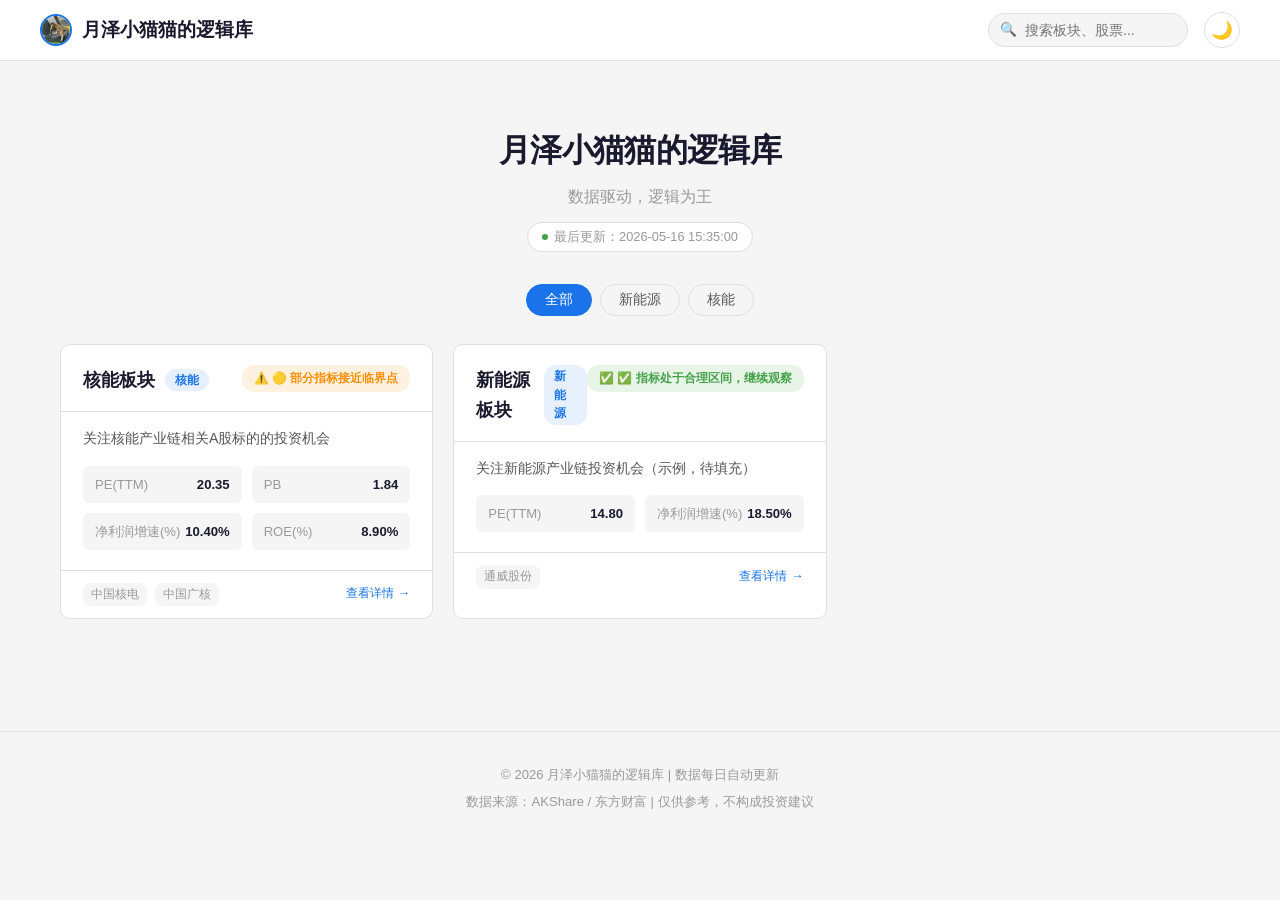
==== index.html @ 35c5fcd5 "Rename site to 月泽小猫猫的逻辑库 with cat avatar" ====
<!DOCTYPE html>
<html lang="zh-CN" data-theme="light">
<head>
<meta charset="UTF-8">
<meta name="viewport" content="width=device-width, initial-scale=1.0">
<title>月泽小猫猫的逻辑库</title>
<link rel="stylesheet" href="style.css">
<meta name="description" content="月泽小猫猫的逻辑库 - 数据驱动，逻辑为王">
</head>
<body>

<nav class="navbar">
  <div class="nav-inner">
    <a href="index.html" class="nav-brand">
      <img src="avatar.jpg" alt="月泽小猫猫" class="brand-avatar" />
      <span>月泽小猫猫的逻辑库</span>
    </a>
    <div class="nav-right">
      <div class="search-wrapper">
        <span class="search-icon">🔍</span>
        <input type="text" class="search-input" placeholder="搜索板块、股票..." />
      </div>
      <button class="theme-toggle" title="切换主题">🌙</button>
    </div>
  </div>
</nav>

<main class="container">
  <div class="page-header">
    <h1>月泽小猫猫的逻辑库</h1>
    <p class="subtitle">数据驱动，逻辑为王</p>
    <div class="last-update">
      <span class="dot"></span>
      最后更新：2026-05-16 15:35:00
    </div>
  </div>

  <div class="tag-filter">
    <button class="tag-btn active" data-tag="all">全部</button><button class="tag-btn" data-tag="新能源">新能源</button><button class="tag-btn" data-tag="核能">核能</button>
  </div>

  <div class="sector-grid">
    
    <div class="sector-card" data-tag="核能" data-name="核能板块" data-href="stocks/nuclear_energy.html" data-search-text="核能板块 关注核能产业链相关A股标的的投资机会 核能 中国核电 601985 中国广核 003816 PE(TTM) PB 净利润增速(%) ROE(%) 股价相对MA20 ## 核能板块投资逻辑

### 为什么关注核能？

1. **政策确定性高**：国家&quot;双碳&quot;目标下，核电作为稳定基荷能源的战略地位明确
2. **审批加速**：近年来核电核准节奏明显加快，每年新批机组数量提升
3. **产业链长**：从上游铀资源、设备制造到下游运营，覆盖面广

### 核心判断指标

| 指标 | 说明 |
|------|------|
| PE(TTM) | 反映当前估值水平，历史分位越低越有吸引力 |
| PB | 净资产倍率，适合重资产行业估值参考 |
| 净利润增速(%) | 核心盈利能力，持续正增长说明基本面健康 |
| ROE(%) | 资本回报率，核电企业通常在8-12% |
| 股价相对MA20 | 短期趋势判断，避免追涨 |

### 临界点信号

当以下条件**同时满足**时，发出买入信号：
- PE(TTM) &lt; 历史均值 - 1个标准差
- 净利润增速 &gt; 0（转正或保持增长）
- 股价跌破MA20但未破位（短期超跌）

*数据每日收盘后自动更新，最后更新时间见页面底部*
">
      <div class="card-header">
        <div class="card-title-row">
          <h3 class="card-title">核能板块</h3>
          <span class="card-tag">核能</span>
        </div>
        <span class="signal-badge warning">⚠️ 🟡 部分指标接近临界点</span>
      </div>
      <div class="card-body">
        <p class="card-desc">关注核能产业链相关A股标的的投资机会</p>
        <div class="card-indicators">
              <div class="mini-indicator">
                <span class="label">PE(TTM)</span>
                <span class="value">20.35</span>
              </div>
              <div class="mini-indicator">
                <span class="label">PB</span>
                <span class="value">1.84</span>
              </div>
              <div class="mini-indicator">
                <span class="label">净利润增速(%)</span>
                <span class="value">10.40%</span>
              </div>
              <div class="mini-indicator">
                <span class="label">ROE(%)</span>
                <span class="value">8.90%</span>
              </div></div>
      </div>
      <div class="card-footer">
        <div class="stocks-list"><span class="stock-chip">中国核电</span><span class="stock-chip">中国广核</span></div>
        <a href="stocks/nuclear_energy.html" class="view-link">查看详情</a>
      </div>
    </div>
    <div class="sector-card" data-tag="新能源" data-name="新能源板块" data-href="stocks/renewable_energy.html" data-search-text="新能源板块 关注新能源产业链投资机会（示例，待填充） 新能源 通威股份 600438 PE(TTM) 净利润增速(%) ## 新能源板块投资逻辑

（待补充详细分析...）

*数据每日收盘后自动更新*
">
      <div class="card-header">
        <div class="card-title-row">
          <h3 class="card-title">新能源板块</h3>
          <span class="card-tag">新能源</span>
        </div>
        <span class="signal-badge safe">✅ ✅ 指标处于合理区间，继续观察</span>
      </div>
      <div class="card-body">
        <p class="card-desc">关注新能源产业链投资机会（示例，待填充）</p>
        <div class="card-indicators">
              <div class="mini-indicator">
                <span class="label">PE(TTM)</span>
                <span class="value">14.80</span>
              </div>
              <div class="mini-indicator">
                <span class="label">净利润增速(%)</span>
                <span class="value">18.50%</span>
              </div></div>
      </div>
      <div class="card-footer">
        <div class="stocks-list"><span class="stock-chip">通威股份</span></div>
        <a href="stocks/renewable_energy.html" class="view-link">查看详情</a>
      </div>
    </div>
  </div>
</main>

<footer class="footer">
  <p>© 2026 月泽小猫猫的逻辑库 | 数据每日自动更新</p>
  <p style="margin-top:6px">数据来源：AKShare / 东方财富 | 仅供参考，不构成投资建议</p>
</footer>

<script src="app.js"></script>
</body>
</html>
---- style.css ----
/* ========================================
   A股投资逻辑监控网站 - 样式表
   涨红跌绿（A股惯例） | 暗色/亮色模式 | 移动端适配
   ======================================== */

:root {
  /* 亮色主题 */
  --bg-primary: #f5f5f5;
  --bg-secondary: #ffffff;
  --bg-card: #ffffff;
  --text-primary: #1a1a2e;
  --text-secondary: #555;
  --text-muted: #999;
  --border-color: #e0e0e0;
  --accent: #1a73e8;
  --accent-hover: #1557b0;

  /* A股配色：涨红跌绿 */
  --up-color: #e53935;      /* 红色=涨 */
  --down-color: #43a047;    /* 绿色=跌 */
  --flat-color: #999;

  /* 信号灯颜色 */
  --signal-safe: #43a047;
  --signal-warning: #fb8c00;
  --signal-danger: #e53935;

  /* 阴影 */
  --shadow-sm: 0 1px 3px rgba(0,0,0,0.08);
  --shadow-md: 0 4px 12px rgba(0,0,0,0.10);
  --shadow-lg: 0 8px 24px rgba(0,0,0,0.12);

  /* 圆角 */
  --radius-sm: 6px;
  --radius-md: 10px;
  --radius-lg: 16px;

  /* 过渡 */
  --transition: all 0.25s ease;
}

/* 暗色主题 */
[data-theme="dark"] {
  --bg-primary: #0d1117;
  --bg-secondary: #161b22;
  --bg-card: #1c2128;
  --text-primary: #e6edf3;
  --text-secondary: #b1bac4;
  --text-muted: #768390;
  --border-color: #30363d;
  --accent: #58a6ff;
  --accent-hover: #79c0ff;
  --shadow-sm: 0 1px 3px rgba(0,0,0,0.30);
  --shadow-md: 0 4px 12px rgba(0,0,0,0.40);
  --shadow-lg: 0 8px 24px rgba(0,0,0,0.50);
}

/* ========== 基础重置 ========== */
*, *::before, *::after {
  margin: 0;
  padding: 0;
  box-sizing: border-box;
}

html {
  font-size: 16px;
  scroll-behavior: smooth;
}

body {
  font-family: -apple-system, BlinkMacSystemFont, "Segoe UI", "PingFang SC", "Hiragino Sans GB", "Microsoft YaHei", sans-serif;
  background: var(--bg-primary);
  color: var(--text-primary);
  line-height: 1.6;
  transition: var(--transition);
  min-height: 100vh;
}

a { color: var(--accent); text-decoration: none; }
a:hover { color: var(--accent-hover); }

/* ========== 导航栏 ========== */
.navbar {
  position: sticky;
  top: 0;
  z-index: 100;
  background: var(--bg-secondary);
  border-bottom: 1px solid var(--border-color);
  padding: 0 20px;
  backdrop-filter: blur(10px);
}

.nav-inner {
  max-width: 1200px;
  margin: 0 auto;
  display: flex;
  align-items: center;
  justify-content: space-between;
  height: 60px;
}

.nav-brand {
  display: flex;
  align-items: center;
  gap: 10px;
  font-size: 1.2rem;
  font-weight: 700;
  color: var(--text-primary);
}

.nav-brand .brand-avatar {
  width: 32px;
  height: 32px;
  border-radius: 50%;
  object-fit: cover;
  border: 2px solid var(--accent);
}

.nav-right {
  display: flex;
  align-items: center;
  gap: 16px;
}

/* 搜索框 */
.search-wrapper {
  position: relative;
}

.search-input {
  padding: 8px 14px 8px 36px;
  border: 1px solid var(--border-color);
  border-radius: 20px;
  background: var(--bg-primary);
  color: var(--text-primary);
  font-size: 0.875rem;
  width: 200px;
  outline: none;
  transition: var(--transition);
}

.search-input:focus {
  width: 260px;
  border-color: var(--accent);
  box-shadow: 0 0 0 3px rgba(26,115,232,0.15);
}

.search-icon {
  position: absolute;
  left: 12px;
  top: 50%;
  transform: translateY(-50%);
  color: var(--text-muted);
  font-size: 0.85rem;
  pointer-events: none;
}

/* 主题切换按钮 */
.theme-toggle {
  background: none;
  border: 1px solid var(--border-color);
  border-radius: 50%;
  width: 36px;
  height: 36px;
  cursor: pointer;
  display: flex;
  align-items: center;
  justify-content: center;
  font-size: 1.1rem;
  transition: var(--transition);
  color: var(--text-secondary);
}

.theme-toggle:hover {
  background: var(--bg-primary);
  color: var(--text-primary);
  transform: rotate(15deg);
}

/* ========== 主内容区 ========== */
.container {
  max-width: 1200px;
  margin: 0 auto;
  padding: 24px 20px;
}

/* ========== 页头 ========== */
.page-header {
  text-align: center;
  padding: 40px 0 32px;
}

.page-header h1 {
  font-size: 2rem;
  font-weight: 800;
  margin-bottom: 8px;
  letter-spacing: -0.02em;
}

.page-header .subtitle {
  color: var(--text-muted);
  font-size: 1rem;
}

.last-update {
  display: inline-flex;
  align-items: center;
  gap: 6px;
  margin-top: 12px;
  padding: 4px 14px;
  background: var(--bg-secondary);
  border: 1px solid var(--border-color);
  border-radius: 20px;
  font-size: 0.8rem;
  color: var(--text-muted);
}

.last-update .dot {
  width: 6px;
  height: 6px;
  border-radius: 50%;
  background: var(--signal-safe);
  animation: pulse 2s infinite;
}

@keyframes pulse {
  0%, 100% { opacity: 1; }
  50% { opacity: 0.4; }
}

/* ========== 标签筛选 ========== */
.tag-filter {
  display: flex;
  justify-content: center;
  gap: 8px;
  flex-wrap: wrap;
  margin-bottom: 28px;
}

.tag-btn {
  padding: 6px 18px;
  border: 1px solid var(--border-color);
  border-radius: 20px;
  background: transparent;
  color: var(--text-secondary);
  cursor: pointer;
  font-size: 0.85rem;
  transition: var(--transition);
}

.tag-btn:hover,
.tag-btn.active {
  background: var(--accent);
  color: white;
  border-color: var(--accent);
}

/* ========== 板块卡片网格 ========== */
.sector-grid {
  display: grid;
  grid-template-columns: repeat(auto-fill, minmax(340px, 1fr));
  gap: 20px;
  margin-bottom: 48px;
}

/* 单个板块卡片 */
.sector-card {
  background: var(--bg-card);
  border: 1px solid var(--border-color);
  border-radius: var(--radius-md);
  overflow: hidden;
  transition: var(--transition);
  cursor: pointer;
}

.sector-card:hover {
  transform: translateY(-3px);
  box-shadow: var(--shadow-lg);
  border-color: var(--accent);
}

.card-header {
  padding: 20px 22px 16px;
  border-bottom: 1px solid var(--border-color);
  display: flex;
  justify-content: space-between;
  align-items: flex-start;
}

.card-title-row {
  display: flex;
  align-items: center;
  gap: 10px;
}

.card-title {
  font-size: 1.15rem;
  font-weight: 700;
  color: var(--text-primary);
}

.card-tag {
  display: inline-block;
  padding: 2px 10px;
  border-radius: 12px;
  font-size: 0.72rem;
  font-weight: 600;
  background: rgba(26,115,232,0.1);
  color: var(--accent);
}

[data-theme="dark"] .card-tag {
  background: rgba(88,166,255,0.15);
}

/* 信号状态标签 */
.signal-badge {
  padding: 4px 12px;
  border-radius: 12px;
  font-size: 0.73rem;
  font-weight: 600;
  white-space: nowrap;
}

.signal-badge.safe {
  background: rgba(67,160,71,0.12);
  color: var(--signal-safe);
}
.signal-badge.warning {
  background: rgba(251,140,0,0.12);
  color: var(--signal-warning);
}
.signal-badge.danger {
  background: rgba(229,57,53,0.12);
  color: var(--signal-danger);
}

.card-body {
  padding: 16px 22px 20px;
}

.card-desc {
  font-size: 0.88rem;
  color: var(--text-secondary);
  line-height: 1.55;
  margin-bottom: 16px;
}

/* 卡片内迷你指标条 */
.card-indicators {
  display: grid;
  grid-template-columns: repeat(2, 1fr);
  gap: 10px;
}

.mini-indicator {
  display: flex;
  justify-content: space-between;
  align-items: center;
  padding: 8px 12px;
  background: var(--bg-primary);
  border-radius: var(--radius-sm);
  font-size: 0.82rem;
}

.mini-indicator .label {
  color: var(--text-muted);
}

.mini-indicator .value {
  font-weight: 600;
  font-variant-numeric: tabular-nums;
}

.mini-indicator .value.up { color: var(--up-color); }
.mini-indicator .value.down { color: var(--down-color); }

.card-footer {
  padding: 12px 22px;
  border-top: 1px solid var(--border-color);
  display: flex;
  justify-content: space-between;
  align-items: center;
  font-size: 0.78rem;
  color: var(--text-muted);
}

.stocks-list {
  display: flex;
  gap: 8px;
}

.stock-chip {
  padding: 2px 8px;
  background: var(--bg-primary);
  border-radius: 8px;
  font-size: 0.76rem;
  font-family: "SF Mono", Consolas, monospace;
}

.view-link {
  display: inline-flex;
  align-items: center;
  gap: 4px;
  color: var(--accent);
  font-weight: 500;
}

.view-link::after {
  content: "→";
  transition: transform 0.2s;
}

.sector-card:hover .view-link::after {
  transform: translateX(3px);
}

/* ========== 详情页样式 ========== */

/* 面包屑导航 */
.breadcrumb {
  display: flex;
  align-items: center;
  gap: 8px;
  font-size: 0.88rem;
  color: var(--text-muted);
  margin-bottom: 24px;
  padding-top: 12px;
}

.breadcrumb a { color: var(--text-muted); }
.breadcrumb a:hover { color: var(--accent); }
.breadcrumb .separator { font-size: 0.75rem; }

/* 详情页头部 */
.detail-header {
  display: flex;
  justify-content: space-between;
  align-items: flex-start;
  margin-bottom: 28px;
  flex-wrap: wrap;
  gap: 16px;
}

.detail-title-group h1 {
  font-size: 1.65rem;
  font-weight: 800;
  margin-bottom: 6px;
}

.detail-meta {
  display: flex;
  align-items: center;
  gap: 12px;
  font-size: 0.88rem;
  color: var(--text-muted);
}

.detail-actions {
  display: flex;
  gap: 10px;
}

.btn {
  display: inline-flex;
  align-items: center;
  gap: 6px;
  padding: 8px 18px;
  border-radius: var(--radius-sm);
  font-size: 0.85rem;
  font-weight: 500;
  cursor: pointer;
  border: 1px solid var(--border-color);
  background: var(--bg-card);
  color: var(--text-primary);
  transition: var(--transition);
}

.btn:hover {
  border-color: var(--accent);
  color: var(--accent);
}

.btn-primary {
  background: var(--accent);
  color: white;
  border-color: var(--accent);
}

.btn-primary:hover {
  background: var(--accent-hover);
  color: white;
}

/* 数据看板区域 */
.data-dashboard {
  margin-bottom: 36px;
}

.section-label {
  display: flex;
  align-items: center;
  gap: 8px;
  font-size: 0.92rem;
  font-weight: 700;
  color: var(--text-secondary);
  text-transform: uppercase;
  letter-spacing: 0.05em;
  margin-bottom: 16px;
  padding-bottom: 8px;
  border-bottom: 2px solid var(--border-color);
}

.section-label .icon {
  font-size: 1.1rem;
}

/* 信号面板 */
.signal-panel {
  display: grid;
  grid-template-columns: repeat(auto-fit, minmax(240px, 1fr));
  gap: 16px;
  margin-bottom: 24px;
}

.signal-card {
  padding: 20px 24px;
  border-radius: var(--radius-md);
  border: 1px solid var(--border-color);
  background: var(--bg-card);
  text-align: center;
}

.signal-card .signal-label {
  font-size: 0.82rem;
  color: var(--text-muted);
  margin-bottom: 8px;
}

.signal-card .signal-value {
  font-size: 1.5rem;
  font-weight: 800;
}

.signal-card .signal-value.safe { color: var(--signal-safe); }
.signal-card .signal-value.warning { color: var(--signal-warning); }
.signal-card .signal-value.danger { color: var(--signal-danger); }

.signal-card .signal-desc {
  font-size: 0.8rem;
  color: var(--text-muted);
  margin-top: 6px;
}

/* 指标卡片网格 */
.indicator-grid {
  display: grid;
  grid-template-columns: repeat(auto-fill, minmax(200px, 1fr));
  gap: 14px;
  margin-bottom: 24px;
}

.indicator-card {
  padding: 18px 20px;
  border-radius: var(--radius-md);
  border: 1px solid var(--border-color);
  background: var(--bg-card);
  position: relative;
  overflow: hidden;
}

.indicator-card .ind-name {
  font-size: 0.83rem;
  color: var(--text-muted);
  margin-bottom: 8px;
}

.indicator-card .ind-value {
  font-size: 1.35rem;
  font-weight: 800;
  font-variant-numeric: tabular-nums;
}

.indicator-card .ind-value.up { color: var(--up-color); }
.indicator-card .ind-value.down { color: var(--down-color); }

.indicator-card .ind-bar {
  height: 4px;
  background: var(--bg-primary);
  border-radius: 2px;
  margin-top: 10px;
  position: relative;
  overflow: hidden;
}

.indicator-card .ind-bar-fill {
  height: 100%;
  border-radius: 2px;
  transition: width 0.5s ease;
}

.indicator-card .ind-bar-fill.good { background: var(--signal-safe); }
.indicator-card .ind-bar-fill.bad { background: var(--signal-danger); }
.indicator-card .ind-bar-fill.warn { background: var(--signal-warning); }

.indicator-card .ind-range {
  display: flex;
  justify-content: space-between;
  font-size: 0.7rem;
  color: var(--text-muted);
  margin-top: 4px;
  font-variant-numeric: tabular-nums;
}

/* 图表容器 */
.chart-container {
  background: var(--bg-card);
  border: 1px solid var(--border-color);
  border-radius: var(--radius-md);
  padding: 20px;
  margin-bottom: 24px;
  position: relative;
}

.chart-container canvas {
  width: 100% !important;
  max-height: 350px;
}

.chart-tabs {
  display: flex;
  gap: 6px;
  margin-bottom: 16px;
}

.chart-tab {
  padding: 6px 16px;
  border: 1px solid var(--border-color);
  border-radius: 16px;
  background: transparent;
  cursor: pointer;
  font-size: 0.82rem;
  color: var(--text-secondary);
  transition: var(--transition);
}

.chart-tab.active {
  background: var(--accent);
  color: white;
  border-color: var(--accent);
}

/* 逻辑文章区域 */
.article-section {
  background: var(--bg-card);
  border: 1px solid var(--border-color);
  border-radius: var(--radius-md);
  padding: 28px 32px;
  margin-bottom: 36px;
}

.article-section h2 {
  font-size: 1.3rem;
  font-weight: 700;
  margin-bottom: 20px;
  padding-bottom: 12px;
  border-bottom: 1px solid var(--border-color);
}

.article-section h3 {
  font-size: 1.08rem;
  font-weight: 600;
  margin: 24px 0 10px;
  color: var(--text-primary);
}

.article-section p {
  margin-bottom: 14px;
  color: var(--text-secondary);
  line-height: 1.75;
}

.article-section ul, .article-section ol {
  margin: 10px 0 14px 22px;
  color: var(--text-secondary);
}

.article-section li {
  margin-bottom: 6px;
  line-height: 1.6;
}

.article-section table {
  width: 100%;
  border-collapse: collapse;
  margin: 16px 0;
  font-size: 0.9rem;
}

.article-section th,
.article-section td {
  padding: 10px 14px;
  border: 1px solid var(--border-color);
  text-align: left;
}

.article-section th {
  background: var(--bg-primary);
  font-weight: 600;
  color: var(--text-secondary);
  font-size: 0.82rem;
}

.article-section td {
  color: var(--text-secondary);
}

.article-section em {
  color: var(--text-muted);
  font-style: normal;
}

.article-section strong {
  color: var(--text-primary);
}

/* 页脚 */
.footer {
  text-align: center;
  padding: 32px 20px;
  color: var(--text-muted);
  font-size: 0.82rem;
  border-top: 1px solid var(--border-color);
  margin-top: 40px;
}

.footer a { color: var(--text-secondary); }

/* ========== 响应式 ========== */
@media (max-width: 768px) {
  html { font-size: 15px; }

  .nav-inner { padding: 0 8px; }

  .search-input {
    width: 140px;
    font-size: 0.82rem;
  }
  .search-input:focus { width: 180px; }

  .page-header h1 { font-size: 1.5rem; }

  .sector-grid {
    grid-template-columns: 1fr;
  }

  .card-indicators {
    grid-template-columns: 1fr 1fr;
  }

  .indicator-grid {
    grid-template-columns: repeat(2, 1fr);
  }

  .signal-panel {
    grid-template-columns: 1fr;
  }

  .detail-header {
    flex-direction: column;
  }

  .article-section {
    padding: 20px 18px;
  }

  .chart-container {
    padding: 14px;
  }

  .container { padding: 16px 12px; }
}

@media (max-width: 480px) {
  .search-wrapper { display: none; }

  .tag-filter { gap: 6px; }
  .tag-btn { padding: 5px 13px; font-size: 0.8rem; }

  .indicator-grid {
    grid-template-columns: 1fr;
  }

  .card-indicators {
    grid-template-columns: 1fr;
  }
}

/* ========== 动画 ========== */
@keyframes fadeInUp {
  from { opacity: 0; transform: translateY(16px); }
  to { opacity: 1; transform: translateY(0); }
}

.sector-card {
  animation: fadeInUp 0.4s ease backwards;
}

.sector-card:nth-child(1) { animation-delay: 0.03s; }
.sector-card:nth-child(2) { animation-delay: 0.06s; }
.sector-card:nth-child(3) { animation-delay: 0.09s; }
.sector-card:nth-child(4) { animation-delay: 0.12s; }
.sector-card:nth-child(5) { animation-delay: 0.15s; }
.sector-card:nth-child(6) { animation-delay: 0.18s; }

/* ========== 无结果提示 ========== */
.no-results {
  text-align: center;
  padding: 60px 20px;
  color: var(--text-muted);
}

.no-results .emoji { font-size: 2.5rem; margin-bottom: 12px; }
.no-results p { font-size: 0.95rem; }
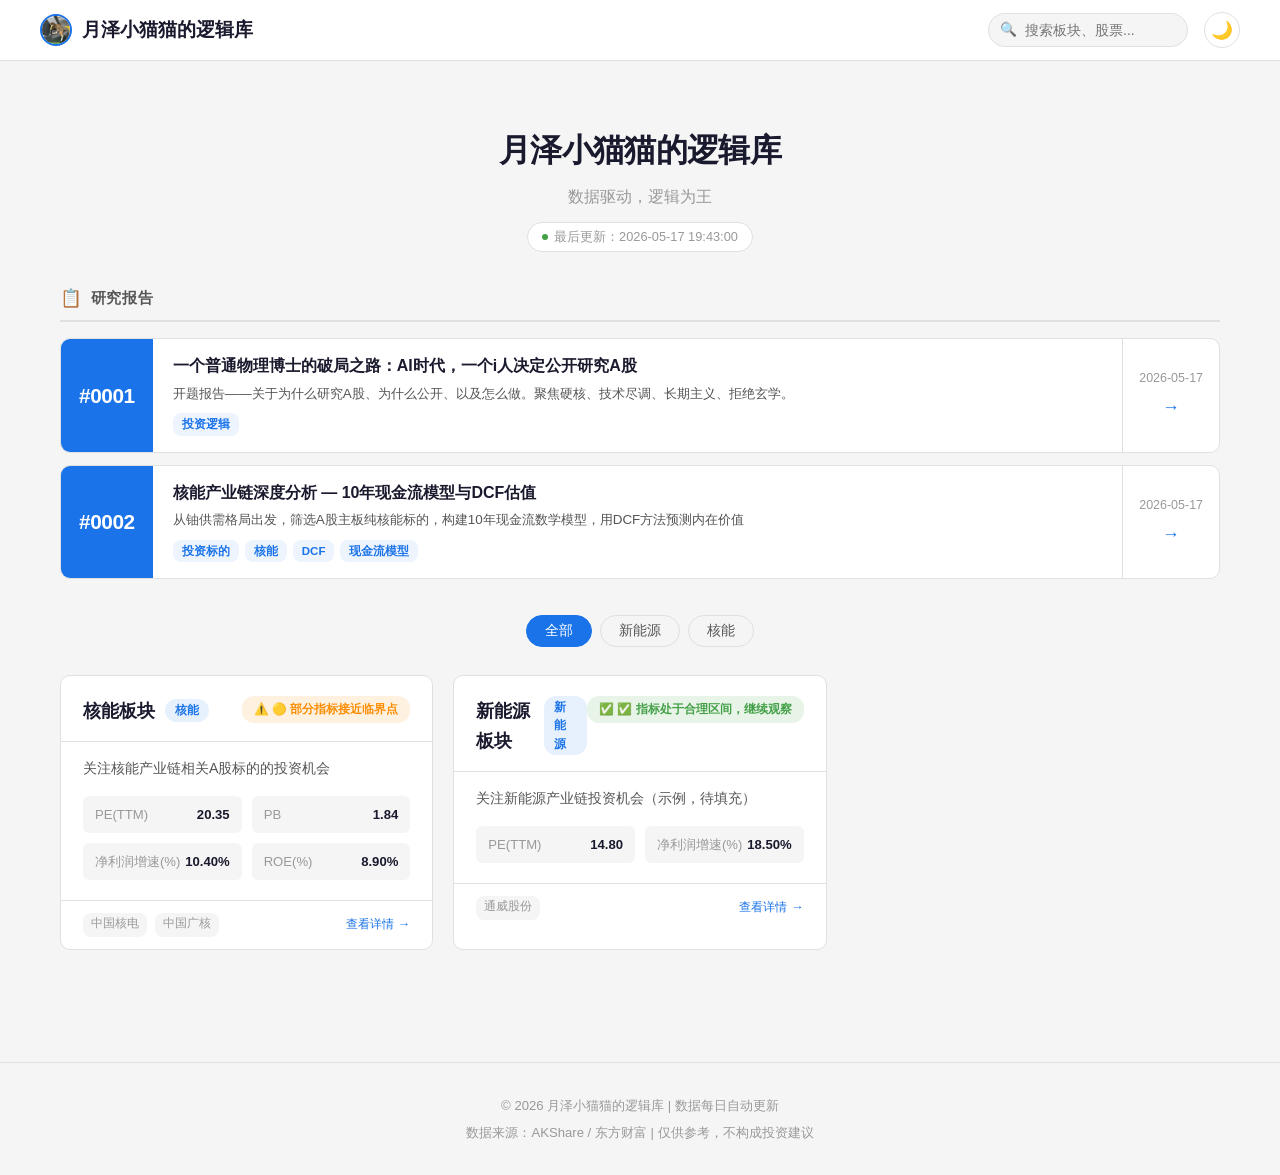
==== commit ecc8619f: "Add research reports #0001 & #0002, update homepage with report list #0001: 开篇文 - 一个普通物理博士的破局之路 (lab" ====
--- a/index.html
+++ b/index.html
@@ -31,7 +31,54 @@
     <p class="subtitle">数据驱动，逻辑为王</p>
     <div class="last-update">
       <span class="dot"></span>
-      最后更新：2026-05-16 15:35:00
+      最后更新：2026-05-17 19:43:00
+    </div>
+  </div>
+
+  <!-- 研究报告（按时间倒序，序号越大越新） -->
+  <div class="data-dashboard" id="reports">
+    <div class="section-label"><span class="icon">📋</span> 研究报告</div>
+    <div class="report-list">
+
+      <!-- #0001 开篇文（最新） -->
+      <a href="reports/article-0001.html" class="report-card">
+        <div class="report-card-left">
+          <span class="report-num">#0001</span>
+        </div>
+        <div class="report-card-body">
+          <h3 class="report-card-title">一个普通物理博士的破局之路：AI时代，一个i人决定公开研究A股</h3>
+          <p class="report-card-desc">开题报告——关于为什么研究A股、为什么公开、以及怎么做。聚焦硬核、技术尽调、长期主义、拒绝玄学。</p>
+          <div class="report-card-tags">
+            <span class="r-tag">投资逻辑</span>
+          </div>
+        </div>
+        <div class="report-card-right">
+          <span class="report-date">2026-05-17</span>
+          <span class="report-arrow">→</span>
+        </div>
+      </a>
+
+      <!-- #0002 核能深度分析 -->
+      <a href="reports/nuclear-002.html" class="report-card">
+        <div class="report-card-left">
+          <span class="report-num">#0002</span>
+        </div>
+        <div class="report-card-body">
+          <h3 class="report-card-title">核能产业链深度分析 — 10年现金流模型与DCF估值</h3>
+          <p class="report-card-desc">从铀供需格局出发，筛选A股主板纯核能标的，构建10年现金流数学模型，用DCF方法预测内在价值</p>
+          <div class="report-card-tags">
+            <span class="r-tag">投资标的</span>
+            <span class="r-tag">核能</span>
+            <span class="r-tag">DCF</span>
+            <span class="r-tag">现金流模型</span>
+          </div>
+        </div>
+        <div class="report-card-right">
+          <span class="report-date">2026-05-17</span>
+          <span class="report-arrow">→</span>
+        </div>
+      </a>
+
     </div>
   </div>
 
--- a/style.css
+++ b/style.css
@@ -822,3 +822,136 @@
 
 .no-results .emoji { font-size: 2.5rem; margin-bottom: 12px; }
 .no-results p { font-size: 0.95rem; }
+
+/* ========== 研究报告列表 ========== */
+.report-list {
+  display: flex;
+  flex-direction: column;
+  gap: 12px;
+}
+
+.report-card {
+  display: flex;
+  align-items: stretch;
+  gap: 0;
+  background: var(--bg-card);
+  border: 1px solid var(--border-color);
+  border-radius: var(--radius-md);
+  padding: 0;
+  text-decoration: none;
+  color: inherit;
+  transition: transform 0.2s, box-shadow 0.2s, border-color 0.2s;
+  overflow: hidden;
+}
+
+.report-card:hover {
+  transform: translateY(-2px);
+  box-shadow: var(--shadow-md);
+  border-color: var(--accent);
+}
+
+.report-card-left {
+  display: flex;
+  align-items: center;
+  justify-content: center;
+  padding: 0 18px;
+  background: var(--accent);
+  color: white;
+  flex-shrink: 0;
+  min-width: 70px;
+}
+
+.report-num {
+  font-size: 1.3rem;
+  font-weight: 800;
+  letter-spacing: -0.02em;
+}
+
+.report-card-body {
+  flex: 1;
+  padding: 16px 20px;
+  display: flex;
+  flex-direction: column;
+  gap: 6px;
+  min-width: 0;
+}
+
+.report-card-title {
+  font-size: 1rem;
+  font-weight: 700;
+  color: var(--text-primary);
+  line-height: 1.4;
+  overflow: hidden;
+  text-overflow: ellipsis;
+  white-space: nowrap;
+}
+
+.report-card-desc {
+  font-size: 0.84rem;
+  color: var(--text-secondary);
+  line-height: 1.45;
+  display: -webkit-box;
+  -webkit-line-clamp: 2;
+  -webkit-box-orient: vertical;
+  overflow: hidden;
+}
+
+.report-card-tags {
+  display: flex;
+  gap: 6px;
+  margin-top: 4px;
+  flex-wrap: wrap;
+}
+
+.r-tag {
+  display: inline-block;
+  padding: 2px 9px;
+  border-radius: 8px;
+  font-size: 0.72rem;
+  font-weight: 600;
+  background: rgba(26,115,232,0.08);
+  color: var(--accent);
+}
+
+[data-theme="dark"] .r-tag { background: rgba(88,166,255,0.12); }
+
+.report-card-right {
+  display: flex;
+  flex-direction: column;
+  align-items: center;
+  justify-content: center;
+  padding: 0 16px;
+  flex-shrink: 0;
+  gap: 4px;
+  min-width: 80px;
+  border-left: 1px solid var(--border-color);
+}
+
+.report-date {
+  font-size: 0.78rem;
+  color: var(--text-muted);
+  white-space: nowrap;
+}
+
+.report-arrow {
+  font-size: 1.1rem;
+  color: var(--accent);
+  transition: transform 0.2s;
+}
+
+.report-card:hover .report-arrow {
+  transform: translateX(3px);
+}
+
+@media (max-width: 640px) {
+  .report-card { flex-direction: column; }
+  .report-card-left { padding: 12px; min-width: auto; }
+  .report-card-right {
+    flex-direction: row;
+    justify-content: space-between;
+    padding: 10px 20px;
+    border-left: none;
+    border-top: 1px solid var(--border-color);
+    min-width: auto;
+  }
+}
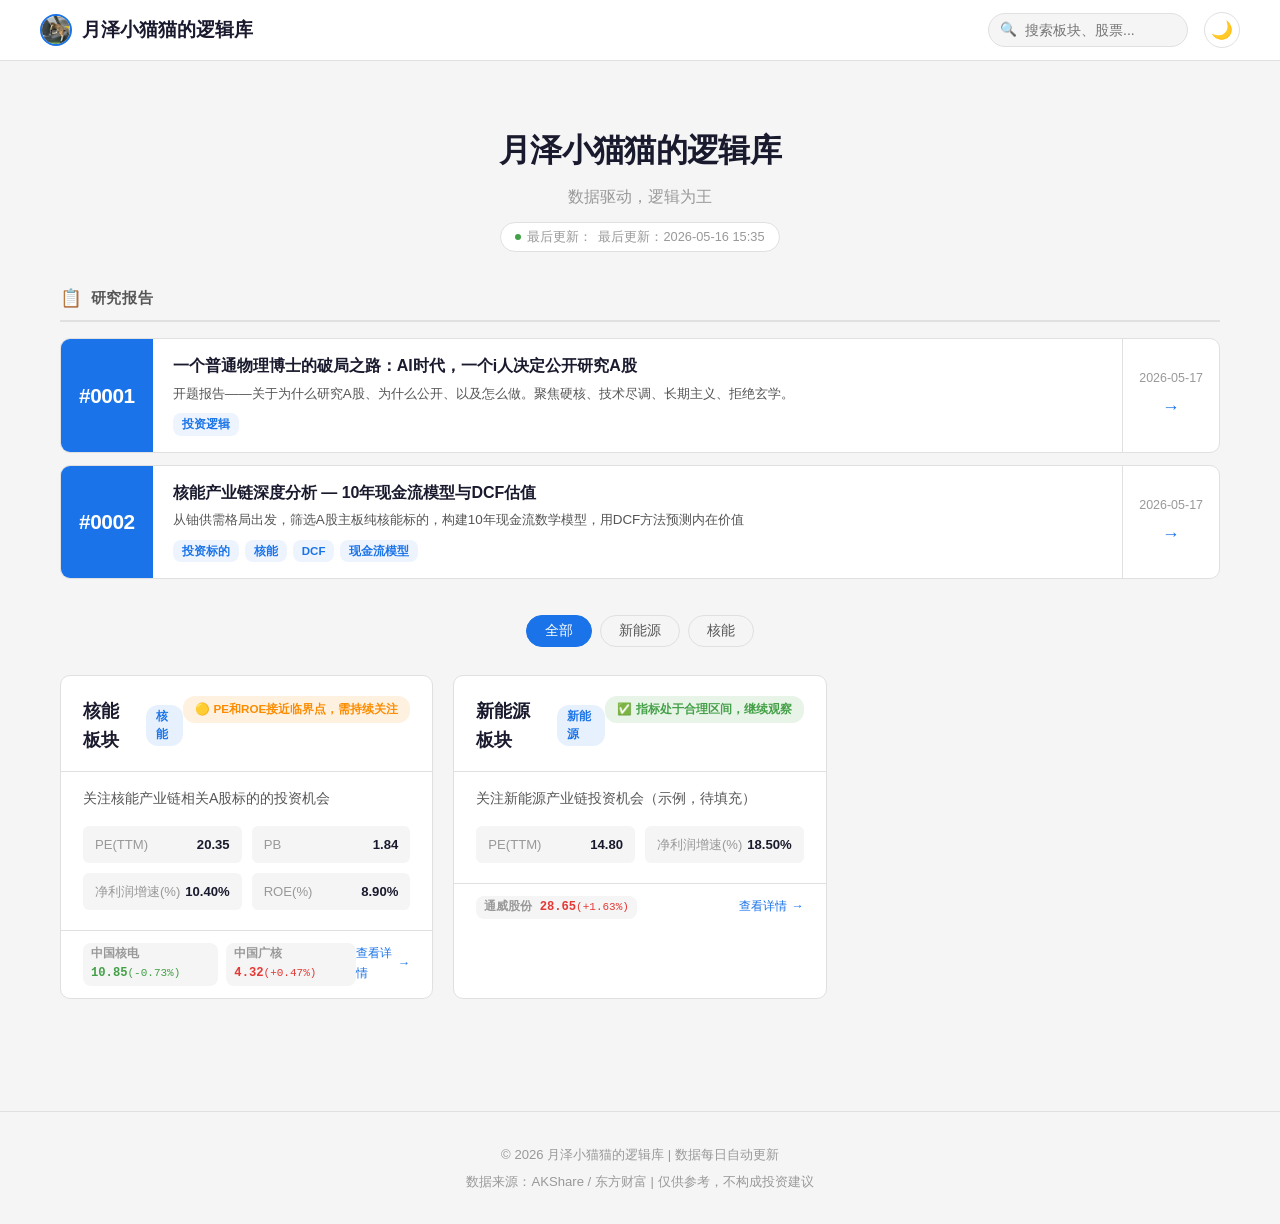
==== commit eab35d47: "feat: 每日自动更新系统 - GitHub Actions + 动态数据加载 1. 新增 .github/workflows/daily-update.yml    - 每个交易日 18:00(北" ====
--- a/index.html
+++ b/index.html
@@ -31,7 +31,7 @@
     <p class="subtitle">数据驱动，逻辑为王</p>
     <div class="last-update">
       <span class="dot"></span>
-      最后更新：2026-05-17 19:43:00
+      最后更新：<span class="last-update-time">2026-05-17 19:43:00</span>
     </div>
   </div>
 
@@ -88,7 +88,7 @@
 
   <div class="sector-grid">
     
-    <div class="sector-card" data-tag="核能" data-name="核能板块" data-href="stocks/nuclear_energy.html" data-search-text="核能板块 关注核能产业链相关A股标的的投资机会 核能 中国核电 601985 中国广核 003816 PE(TTM) PB 净利润增速(%) ROE(%) 股价相对MA20 ## 核能板块投资逻辑
+    <div class="sector-card" data-tag="核能" data-name="核能板块" data-sector-id="nuclear_energy" data-href="stocks/nuclear_energy.html" data-search-text="核能板块 关注核能产业链相关A股标的的投资机会 核能 中国核电 601985 中国广核 003816 PE(TTM) PB 净利润增速(%) ROE(%) 股价相对MA20 ## 核能板块投资逻辑
 
 ### 为什么关注核能？
 
@@ -147,7 +147,7 @@
         <a href="stocks/nuclear_energy.html" class="view-link">查看详情</a>
       </div>
     </div>
-    <div class="sector-card" data-tag="新能源" data-name="新能源板块" data-href="stocks/renewable_energy.html" data-search-text="新能源板块 关注新能源产业链投资机会（示例，待填充） 新能源 通威股份 600438 PE(TTM) 净利润增速(%) ## 新能源板块投资逻辑
+    <div class="sector-card" data-tag="新能源" data-name="新能源板块" data-sector-id="renewable_energy" data-href="stocks/renewable_energy.html" data-search-text="新能源板块 关注新能源产业链投资机会（示例，待填充） 新能源 通威股份 600438 PE(TTM) 净利润增速(%) ## 新能源板块投资逻辑
 
 （待补充详细分析...）
 
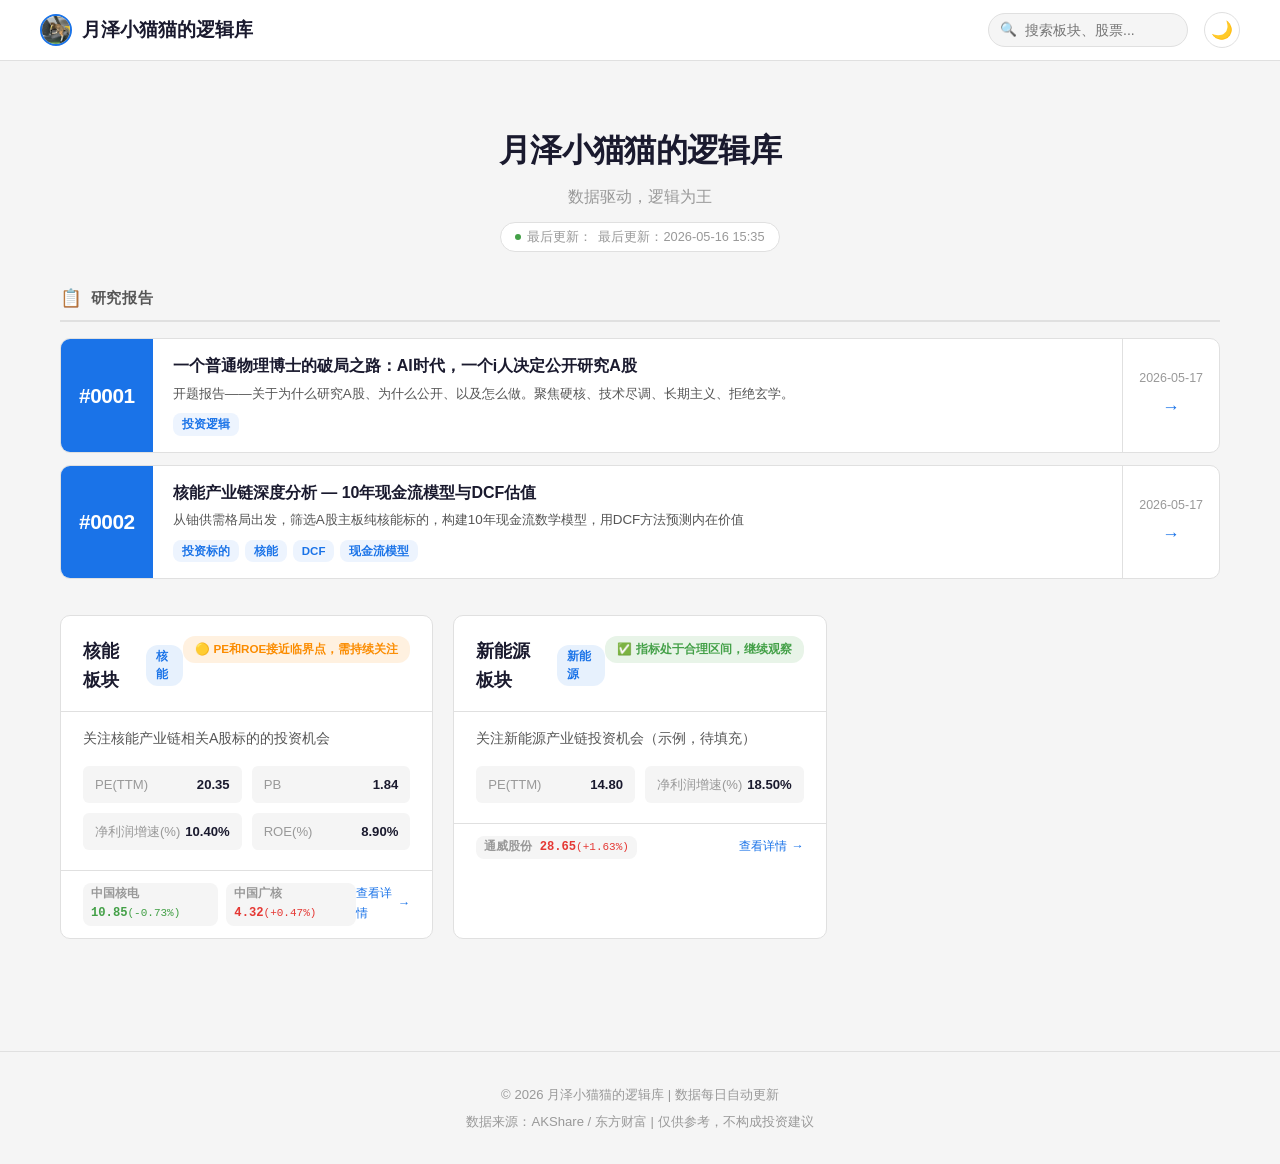
==== commit ac22a94c: "ui: 移除首页标签筛选按钮（暂无文章需筛选）" ====
--- a/index.html
+++ b/index.html
@@ -80,10 +80,6 @@
       </a>
 
     </div>
-  </div>
-
-  <div class="tag-filter">
-    <button class="tag-btn active" data-tag="all">全部</button><button class="tag-btn" data-tag="新能源">新能源</button><button class="tag-btn" data-tag="核能">核能</button>
   </div>
 
   <div class="sector-grid">
--- a/style.css
+++ b/style.css
@@ -228,33 +228,6 @@
   50% { opacity: 0.4; }
 }
 
-/* ========== 标签筛选 ========== */
-.tag-filter {
-  display: flex;
-  justify-content: center;
-  gap: 8px;
-  flex-wrap: wrap;
-  margin-bottom: 28px;
-}
-
-.tag-btn {
-  padding: 6px 18px;
-  border: 1px solid var(--border-color);
-  border-radius: 20px;
-  background: transparent;
-  color: var(--text-secondary);
-  cursor: pointer;
-  font-size: 0.85rem;
-  transition: var(--transition);
-}
-
-.tag-btn:hover,
-.tag-btn.active {
-  background: var(--accent);
-  color: white;
-  border-color: var(--accent);
-}
-
 /* ========== 板块卡片网格 ========== */
 .sector-grid {
   display: grid;
@@ -783,9 +756,6 @@
 
 @media (max-width: 480px) {
   .search-wrapper { display: none; }
-
-  .tag-filter { gap: 6px; }
-  .tag-btn { padding: 5px 13px; font-size: 0.8rem; }
 
   .indicator-grid {
     grid-template-columns: 1fr;
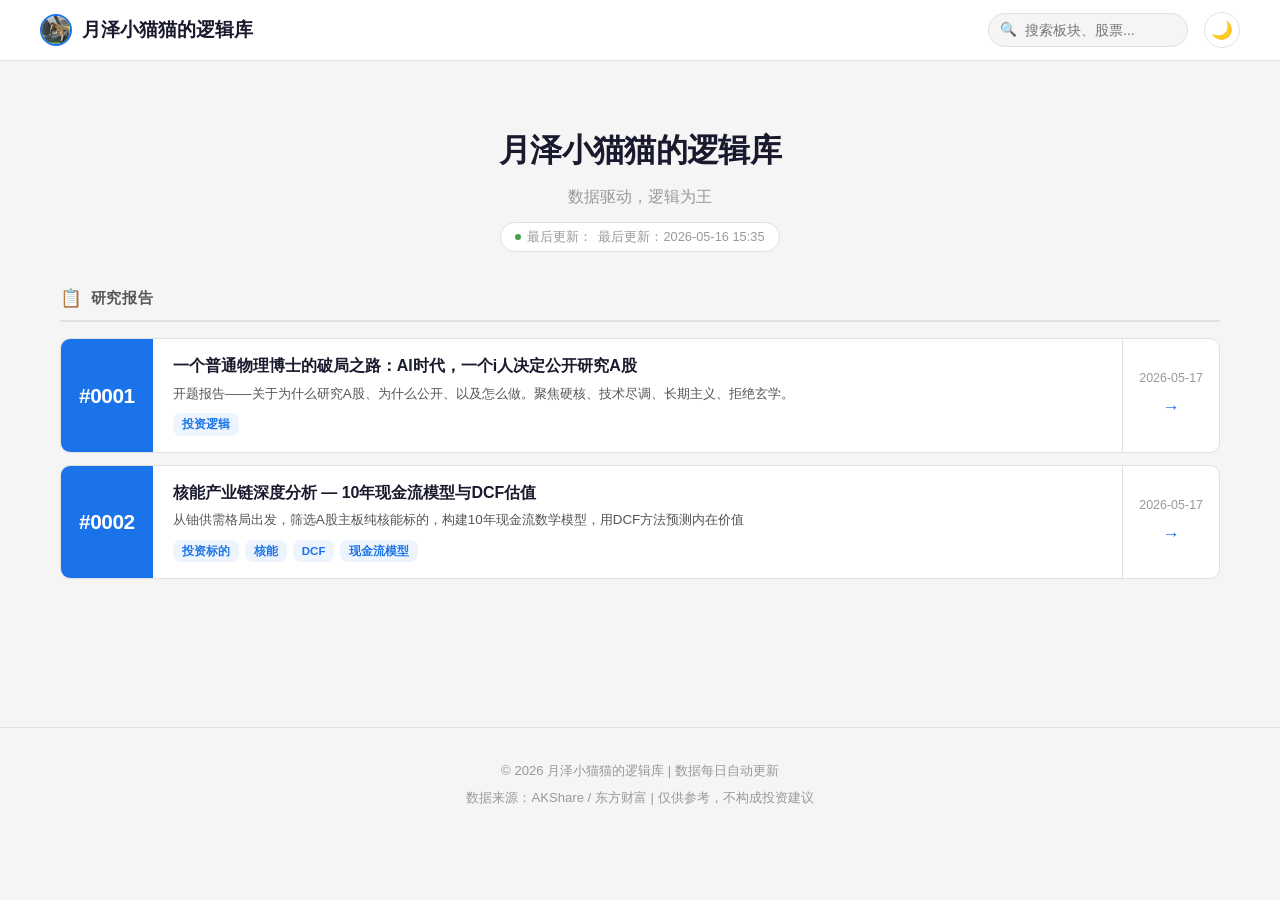
==== commit e3a2c59b: "移除核能板块与新能源板块（无实质内容，待重新规划）" ====
--- a/index.html
+++ b/index.html
@@ -31,7 +31,7 @@
     <p class="subtitle">数据驱动，逻辑为王</p>
     <div class="last-update">
       <span class="dot"></span>
-      最后更新：<span class="last-update-time">2026-05-17 19:43:00</span>
+      最后更新：<span class="last-update-time">2026-05-18 01:30:00</span>
     </div>
   </div>
 
@@ -83,96 +83,7 @@
   </div>
 
   <div class="sector-grid">
-    
-    <div class="sector-card" data-tag="核能" data-name="核能板块" data-sector-id="nuclear_energy" data-href="stocks/nuclear_energy.html" data-search-text="核能板块 关注核能产业链相关A股标的的投资机会 核能 中国核电 601985 中国广核 003816 PE(TTM) PB 净利润增速(%) ROE(%) 股价相对MA20 ## 核能板块投资逻辑
-
-### 为什么关注核能？
-
-1. **政策确定性高**：国家&quot;双碳&quot;目标下，核电作为稳定基荷能源的战略地位明确
-2. **审批加速**：近年来核电核准节奏明显加快，每年新批机组数量提升
-3. **产业链长**：从上游铀资源、设备制造到下游运营，覆盖面广
-
-### 核心判断指标
-
-| 指标 | 说明 |
-|------|------|
-| PE(TTM) | 反映当前估值水平，历史分位越低越有吸引力 |
-| PB | 净资产倍率，适合重资产行业估值参考 |
-| 净利润增速(%) | 核心盈利能力，持续正增长说明基本面健康 |
-| ROE(%) | 资本回报率，核电企业通常在8-12% |
-| 股价相对MA20 | 短期趋势判断，避免追涨 |
-
-### 临界点信号
-
-当以下条件**同时满足**时，发出买入信号：
-- PE(TTM) &lt; 历史均值 - 1个标准差
-- 净利润增速 &gt; 0（转正或保持增长）
-- 股价跌破MA20但未破位（短期超跌）
-
-*数据每日收盘后自动更新，最后更新时间见页面底部*
-">
-      <div class="card-header">
-        <div class="card-title-row">
-          <h3 class="card-title">核能板块</h3>
-          <span class="card-tag">核能</span>
-        </div>
-        <span class="signal-badge warning">⚠️ 🟡 部分指标接近临界点</span>
-      </div>
-      <div class="card-body">
-        <p class="card-desc">关注核能产业链相关A股标的的投资机会</p>
-        <div class="card-indicators">
-              <div class="mini-indicator">
-                <span class="label">PE(TTM)</span>
-                <span class="value">20.35</span>
-              </div>
-              <div class="mini-indicator">
-                <span class="label">PB</span>
-                <span class="value">1.84</span>
-              </div>
-              <div class="mini-indicator">
-                <span class="label">净利润增速(%)</span>
-                <span class="value">10.40%</span>
-              </div>
-              <div class="mini-indicator">
-                <span class="label">ROE(%)</span>
-                <span class="value">8.90%</span>
-              </div></div>
-      </div>
-      <div class="card-footer">
-        <div class="stocks-list"><span class="stock-chip">中国核电</span><span class="stock-chip">中国广核</span></div>
-        <a href="stocks/nuclear_energy.html" class="view-link">查看详情</a>
-      </div>
-    </div>
-    <div class="sector-card" data-tag="新能源" data-name="新能源板块" data-sector-id="renewable_energy" data-href="stocks/renewable_energy.html" data-search-text="新能源板块 关注新能源产业链投资机会（示例，待填充） 新能源 通威股份 600438 PE(TTM) 净利润增速(%) ## 新能源板块投资逻辑
-
-（待补充详细分析...）
-
-*数据每日收盘后自动更新*
-">
-      <div class="card-header">
-        <div class="card-title-row">
-          <h3 class="card-title">新能源板块</h3>
-          <span class="card-tag">新能源</span>
-        </div>
-        <span class="signal-badge safe">✅ ✅ 指标处于合理区间，继续观察</span>
-      </div>
-      <div class="card-body">
-        <p class="card-desc">关注新能源产业链投资机会（示例，待填充）</p>
-        <div class="card-indicators">
-              <div class="mini-indicator">
-                <span class="label">PE(TTM)</span>
-                <span class="value">14.80</span>
-              </div>
-              <div class="mini-indicator">
-                <span class="label">净利润增速(%)</span>
-                <span class="value">18.50%</span>
-              </div></div>
-      </div>
-      <div class="card-footer">
-        <div class="stocks-list"><span class="stock-chip">通威股份</span></div>
-        <a href="stocks/renewable_energy.html" class="view-link">查看详情</a>
-      </div>
-    </div>
+    <!-- 板块卡片将在此动态生成，或通过后台添加 -->
   </div>
 </main>
 
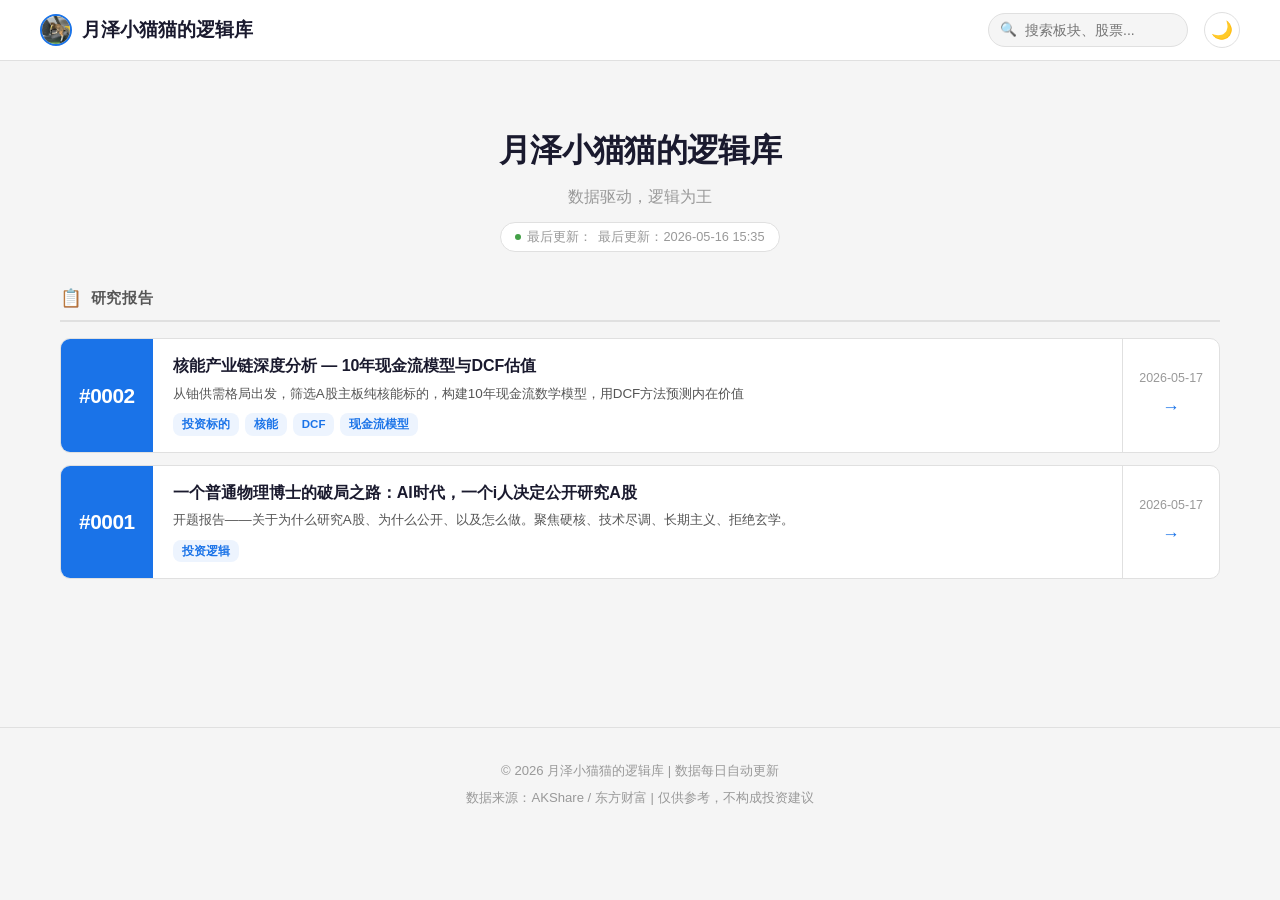
==== commit 4218a77b: "ui: 报告卡片按序号倒序排列（最大号最新置顶）" ====
--- a/index.html
+++ b/index.html
@@ -40,25 +40,7 @@
     <div class="section-label"><span class="icon">📋</span> 研究报告</div>
     <div class="report-list">
 
-      <!-- #0001 开篇文（最新） -->
-      <a href="reports/article-0001.html" class="report-card">
-        <div class="report-card-left">
-          <span class="report-num">#0001</span>
-        </div>
-        <div class="report-card-body">
-          <h3 class="report-card-title">一个普通物理博士的破局之路：AI时代，一个i人决定公开研究A股</h3>
-          <p class="report-card-desc">开题报告——关于为什么研究A股、为什么公开、以及怎么做。聚焦硬核、技术尽调、长期主义、拒绝玄学。</p>
-          <div class="report-card-tags">
-            <span class="r-tag">投资逻辑</span>
-          </div>
-        </div>
-        <div class="report-card-right">
-          <span class="report-date">2026-05-17</span>
-          <span class="report-arrow">→</span>
-        </div>
-      </a>
-
-      <!-- #0002 核能深度分析 -->
+      <!-- #0002 核能深度分析（最新） -->
       <a href="reports/nuclear-002.html" class="report-card">
         <div class="report-card-left">
           <span class="report-num">#0002</span>
@@ -71,6 +53,24 @@
             <span class="r-tag">核能</span>
             <span class="r-tag">DCF</span>
             <span class="r-tag">现金流模型</span>
+          </div>
+        </div>
+        <div class="report-card-right">
+          <span class="report-date">2026-05-17</span>
+          <span class="report-arrow">→</span>
+        </div>
+      </a>
+
+      <!-- #0001 开篇文 -->
+      <a href="reports/article-0001.html" class="report-card">
+        <div class="report-card-left">
+          <span class="report-num">#0001</span>
+        </div>
+        <div class="report-card-body">
+          <h3 class="report-card-title">一个普通物理博士的破局之路：AI时代，一个i人决定公开研究A股</h3>
+          <p class="report-card-desc">开题报告——关于为什么研究A股、为什么公开、以及怎么做。聚焦硬核、技术尽调、长期主义、拒绝玄学。</p>
+          <div class="report-card-tags">
+            <span class="r-tag">投资逻辑</span>
           </div>
         </div>
         <div class="report-card-right">
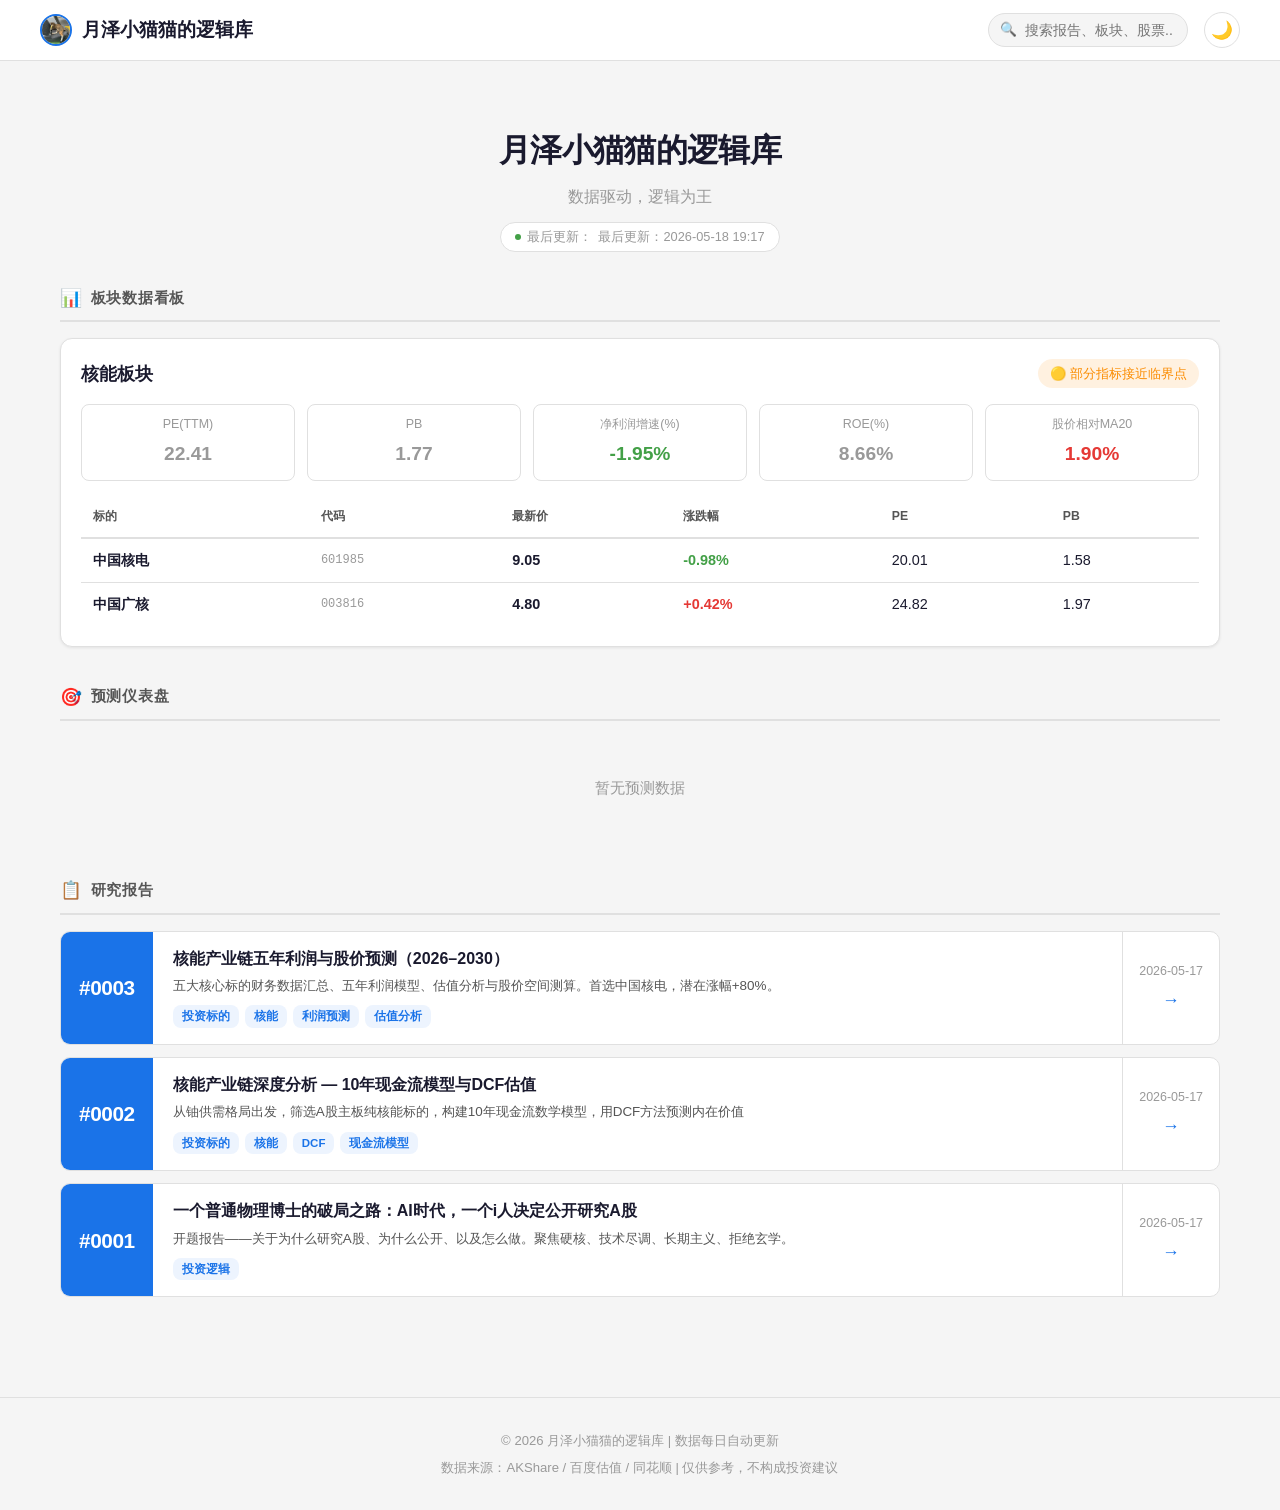
==== commit 13b56f00: "feat: 板块数据看板(PE/PB) + 搜索扩展 + #0003核能五年预测报告 - 新增板块数据看板模块，动态加载JSON展示PE/PB/ROE等指标 - 修复data_fetcher PE/P" ====
--- a/index.html
+++ b/index.html
@@ -18,7 +18,7 @@
     <div class="nav-right">
       <div class="search-wrapper">
         <span class="search-icon">🔍</span>
-        <input type="text" class="search-input" placeholder="搜索板块、股票..." />
+        <input type="text" class="search-input" placeholder="搜索报告、板块、股票..." />
       </div>
       <button class="theme-toggle" title="切换主题">🌙</button>
     </div>
@@ -35,13 +35,50 @@
     </div>
   </div>
 
+  <!-- 板块数据看板（动态加载 JSON） -->
+  <div class="data-dashboard" id="sector-dashboard">
+    <div class="section-label"><span class="icon">📊</span> 板块数据看板</div>
+    <div id="sectorDashboardContent" class="sector-dashboard-content">
+      <div class="loading-predictions">加载板块数据中...</div>
+    </div>
+  </div>
+
+  <!-- 预测仪表盘 -->
+  <div class="data-dashboard" id="predictions">
+    <div class="section-label"><span class="icon">🎯</span> 预测仪表盘</div>
+    <div class="prediction-grid" id="predictionGrid">
+      <div class="loading-predictions">加载预测数据中...</div>
+    </div>
+  </div>
+
   <!-- 研究报告（按时间倒序，序号越大越新） -->
   <div class="data-dashboard" id="reports">
     <div class="section-label"><span class="icon">📋</span> 研究报告</div>
     <div class="report-list">
 
-      <!-- #0002 核能深度分析（最新） -->
-      <a href="reports/nuclear-002.html" class="report-card">
+      <!-- #0003 核能五年预测（最新） -->
+      <a href="reports/nuclear-003/index.html" class="report-card">
+        <div class="report-card-left">
+          <span class="report-num">#0003</span>
+        </div>
+        <div class="report-card-body">
+          <h3 class="report-card-title">核能产业链五年利润与股价预测（2026–2030）</h3>
+          <p class="report-card-desc">五大核心标的财务数据汇总、五年利润模型、估值分析与股价空间测算。首选中国核电，潜在涨幅+80%。</p>
+          <div class="report-card-tags">
+            <span class="r-tag">投资标的</span>
+            <span class="r-tag">核能</span>
+            <span class="r-tag">利润预测</span>
+            <span class="r-tag">估值分析</span>
+          </div>
+        </div>
+        <div class="report-card-right">
+          <span class="report-date">2026-05-17</span>
+          <span class="report-arrow">→</span>
+        </div>
+      </a>
+
+      <!-- #0002 核能深度分析 -->
+      <a href="reports/nuclear-002/index.html" class="report-card">
         <div class="report-card-left">
           <span class="report-num">#0002</span>
         </div>
@@ -82,14 +119,11 @@
     </div>
   </div>
 
-  <div class="sector-grid">
-    <!-- 板块卡片将在此动态生成，或通过后台添加 -->
-  </div>
 </main>
 
 <footer class="footer">
-  <p>© 2026 月泽小猫猫的逻辑库 | 数据每日自动更新</p>
-  <p style="margin-top:6px">数据来源：AKShare / 东方财富 | 仅供参考，不构成投资建议</p>
+  <p>&copy; 2026 月泽小猫猫的逻辑库 | 数据每日自动更新</p>
+  <p style="margin-top:6px">数据来源：AKShare / 百度估值 / 同花顺 | 仅供参考，不构成投资建议</p>
 </footer>
 
 <script src="app.js"></script>
--- a/style.css
+++ b/style.css
@@ -913,6 +913,209 @@
   transform: translateX(3px);
 }
 
+/* ========== 预测仪表盘 ========== */
+
+.prediction-grid {
+  display: grid;
+  grid-template-columns: repeat(auto-fill, minmax(360px, 1fr));
+  gap: 16px;
+  margin-bottom: 8px;
+}
+
+.loading-predictions {
+  grid-column: 1 / -1;
+  text-align: center;
+  padding: 40px 20px;
+  font-size: 0.92rem;
+  color: var(--text-muted);
+}
+
+/* 单张预测卡片 */
+.pred-card {
+  background: var(--bg-card);
+  border: 1px solid var(--border-color);
+  border-radius: var(--radius-md);
+  overflow: hidden;
+  transition: var(--transition);
+}
+
+.pred-card:hover {
+  box-shadow: var(--shadow-md);
+  border-color: var(--accent);
+}
+
+.pred-header {
+  display: flex;
+  justify-content: space-between;
+  align-items: center;
+  padding: 14px 18px 10px;
+  border-bottom: 1px solid var(--border-color);
+}
+
+.pred-ticker {
+  display: flex;
+  align-items: baseline;
+  gap: 8px;
+}
+
+.pred-name {
+  font-size: 1rem;
+  font-weight: 700;
+}
+
+.pred-code {
+  font-size: 0.78rem;
+  color: var(--text-muted);
+  font-family: "SF Mono", Consolas, monospace;
+}
+
+.pred-days {
+  font-size: 0.75rem;
+  color: var(--text-muted);
+  padding: 3px 10px;
+  background: var(--bg-primary);
+  border-radius: 10px;
+}
+
+/* 价格区：三列布局 */
+.pred-prices {
+  display: grid;
+  grid-template-columns: 1fr 1fr 1fr;
+  gap: 8px;
+  padding: 14px 18px;
+  text-align: center;
+}
+
+.pred-price-block {
+  display: flex;
+  flex-direction: column;
+  gap: 2px;
+}
+
+.pred-price-label {
+  font-size: 0.72rem;
+  color: var(--text-muted);
+  text-transform: uppercase;
+  letter-spacing: 0.04em;
+}
+
+.pred-price-target {
+  font-size: 1.25rem;
+  font-weight: 800;
+  color: var(--accent);
+  font-variant-numeric: tabular-nums;
+}
+
+.pred-price-current {
+  font-size: 1.1rem;
+  font-weight: 700;
+  font-variant-numeric: tabular-nums;
+}
+
+.pred-date {
+  font-size: 0.7rem;
+  color: var(--text-muted);
+}
+
+/* 偏离度色标 */
+.pred-deviation {
+  display: flex;
+  align-items: center;
+  justify-content: center;
+  font-size: 0.88rem;
+  font-weight: 700;
+  border-radius: var(--radius-sm);
+  padding: 4px 6px;
+  font-variant-numeric: tabular-nums;
+}
+
+.pred-deviation.fair {
+  background: rgba(67,160,71,0.1);
+  color: var(--signal-safe);
+}
+
+.pred-deviation.slightly-under {
+  background: rgba(67,160,71,0.08);
+  color: var(--signal-safe);
+}
+
+.pred-deviation.slightly-over {
+  background: rgba(251,140,0,0.1);
+  color: var(--signal-warning);
+}
+
+.pred-deviation.overbought {
+  background: rgba(229,57,53,0.1);
+  color: var(--signal-danger);
+}
+
+.pred-deviation.oversold {
+  background: rgba(67,160,71,0.12);
+  color: var(--signal-safe);
+}
+
+/* 风险区 */
+.pred-risks {
+  padding: 8px 18px 12px;
+  border-top: 1px solid var(--border-color);
+}
+
+.risk-item {
+  font-size: 0.8rem;
+  padding: 4px 0;
+  color: var(--text-secondary);
+  line-height: 1.4;
+}
+
+.risk-escalated {
+  font-weight: 600;
+  color: var(--signal-warning);
+}
+
+.risk-de-escalated {
+  opacity: 0.8;
+}
+
+.risk-note {
+  color: var(--text-muted);
+  font-size: 0.75rem;
+}
+
+.risk-escalated-badge {
+  display: inline-block;
+  padding: 1px 6px;
+  border-radius: 4px;
+  font-size: 0.68rem;
+  font-weight: 600;
+  background: rgba(251,140,0,0.15);
+  color: var(--signal-warning);
+  margin-left: 4px;
+}
+
+/* 风险汇总警告 */
+.pred-alert {
+  padding: 8px 18px;
+  font-size: 0.78rem;
+  color: var(--signal-warning);
+  background: rgba(251,140,0,0.06);
+  border-top: 1px solid var(--border-color);
+  font-weight: 500;
+}
+
+@media (max-width: 640px) {
+  .prediction-grid {
+    grid-template-columns: 1fr;
+  }
+  .pred-prices {
+    grid-template-columns: 1fr 1fr 1fr;
+    gap: 4px;
+    padding: 12px 14px;
+  }
+  .pred-price-target {
+    font-size: 1.1rem;
+  }
+}
+
 @media (max-width: 640px) {
   .report-card { flex-direction: column; }
   .report-card-left { padding: 12px; min-width: auto; }
@@ -925,3 +1128,146 @@
     min-width: auto;
   }
 }
+
+/* ========================================
+   板块数据看板
+   ======================================== */
+
+.sector-dashboard-content {
+  display: flex;
+  flex-direction: column;
+  gap: 16px;
+}
+
+.sd-card {
+  background: var(--bg-card);
+  border: 1px solid var(--border-color);
+  border-radius: 12px;
+  padding: 20px;
+  box-shadow: var(--shadow-sm);
+  transition: box-shadow 0.2s;
+}
+.sd-card:hover {
+  box-shadow: var(--shadow-md);
+}
+
+.sd-header {
+  display: flex;
+  align-items: center;
+  justify-content: space-between;
+  margin-bottom: 16px;
+  flex-wrap: wrap;
+  gap: 8px;
+}
+
+.sd-title {
+  font-size: 1.1em;
+  font-weight: 600;
+  color: var(--text-primary);
+}
+
+.sd-signal {
+  display: inline-block;
+  padding: 4px 12px;
+  border-radius: 20px;
+  font-size: 0.82em;
+  font-weight: 500;
+}
+.sd-signal-safe {
+  background: rgba(67, 160, 71, 0.12);
+  color: var(--signal-safe);
+}
+.sd-signal-warning {
+  background: rgba(251, 140, 0, 0.12);
+  color: var(--signal-warning);
+}
+.sd-signal-danger {
+  background: rgba(229, 57, 53, 0.12);
+  color: var(--signal-danger);
+}
+
+.sd-indicators {
+  display: flex;
+  gap: 12px;
+  flex-wrap: wrap;
+  margin-bottom: 16px;
+}
+
+.sd-indicator {
+  background: var(--bg-secondary, #f8f9fa);
+  border: 1px solid var(--border-color);
+  border-radius: 8px;
+  padding: 10px 16px;
+  text-align: center;
+  min-width: 100px;
+  flex: 1;
+}
+
+.sd-ind-label {
+  font-size: 0.78em;
+  color: var(--text-muted);
+  margin-bottom: 4px;
+}
+
+.sd-ind-value {
+  font-size: 1.2em;
+  font-weight: 700;
+  font-variant-numeric: tabular-nums;
+}
+
+.sd-table-wrap {
+  overflow-x: auto;
+  -webkit-overflow-scrolling: touch;
+}
+
+.sd-table-wrap table {
+  width: 100%;
+  border-collapse: collapse;
+  font-size: 0.9em;
+}
+
+.sd-table-wrap thead th {
+  background: var(--bg-secondary, #f8f9fa);
+  padding: 10px 12px;
+  text-align: left;
+  font-weight: 600;
+  font-size: 0.85em;
+  color: var(--text-secondary);
+  border-bottom: 2px solid var(--border-color);
+  white-space: nowrap;
+}
+
+.sd-table-wrap tbody td {
+  padding: 10px 12px;
+  border-bottom: 1px solid var(--border-color);
+  white-space: nowrap;
+}
+
+.sd-table-wrap tbody tr:hover {
+  background: rgba(0,0,0,0.02);
+}
+
+.sd-table-wrap tbody tr:last-child td {
+  border-bottom: none;
+}
+
+/* 板块看板移动端适配 */
+@media (max-width: 640px) {
+  .sd-indicators {
+    gap: 8px;
+  }
+  .sd-indicator {
+    min-width: 80px;
+    padding: 8px 10px;
+  }
+  .sd-ind-value {
+    font-size: 1em;
+  }
+  .sd-table-wrap table {
+    font-size: 0.82em;
+  }
+  .sd-table-wrap thead th,
+  .sd-table-wrap tbody td {
+    padding: 8px 8px;
+  }
+}
